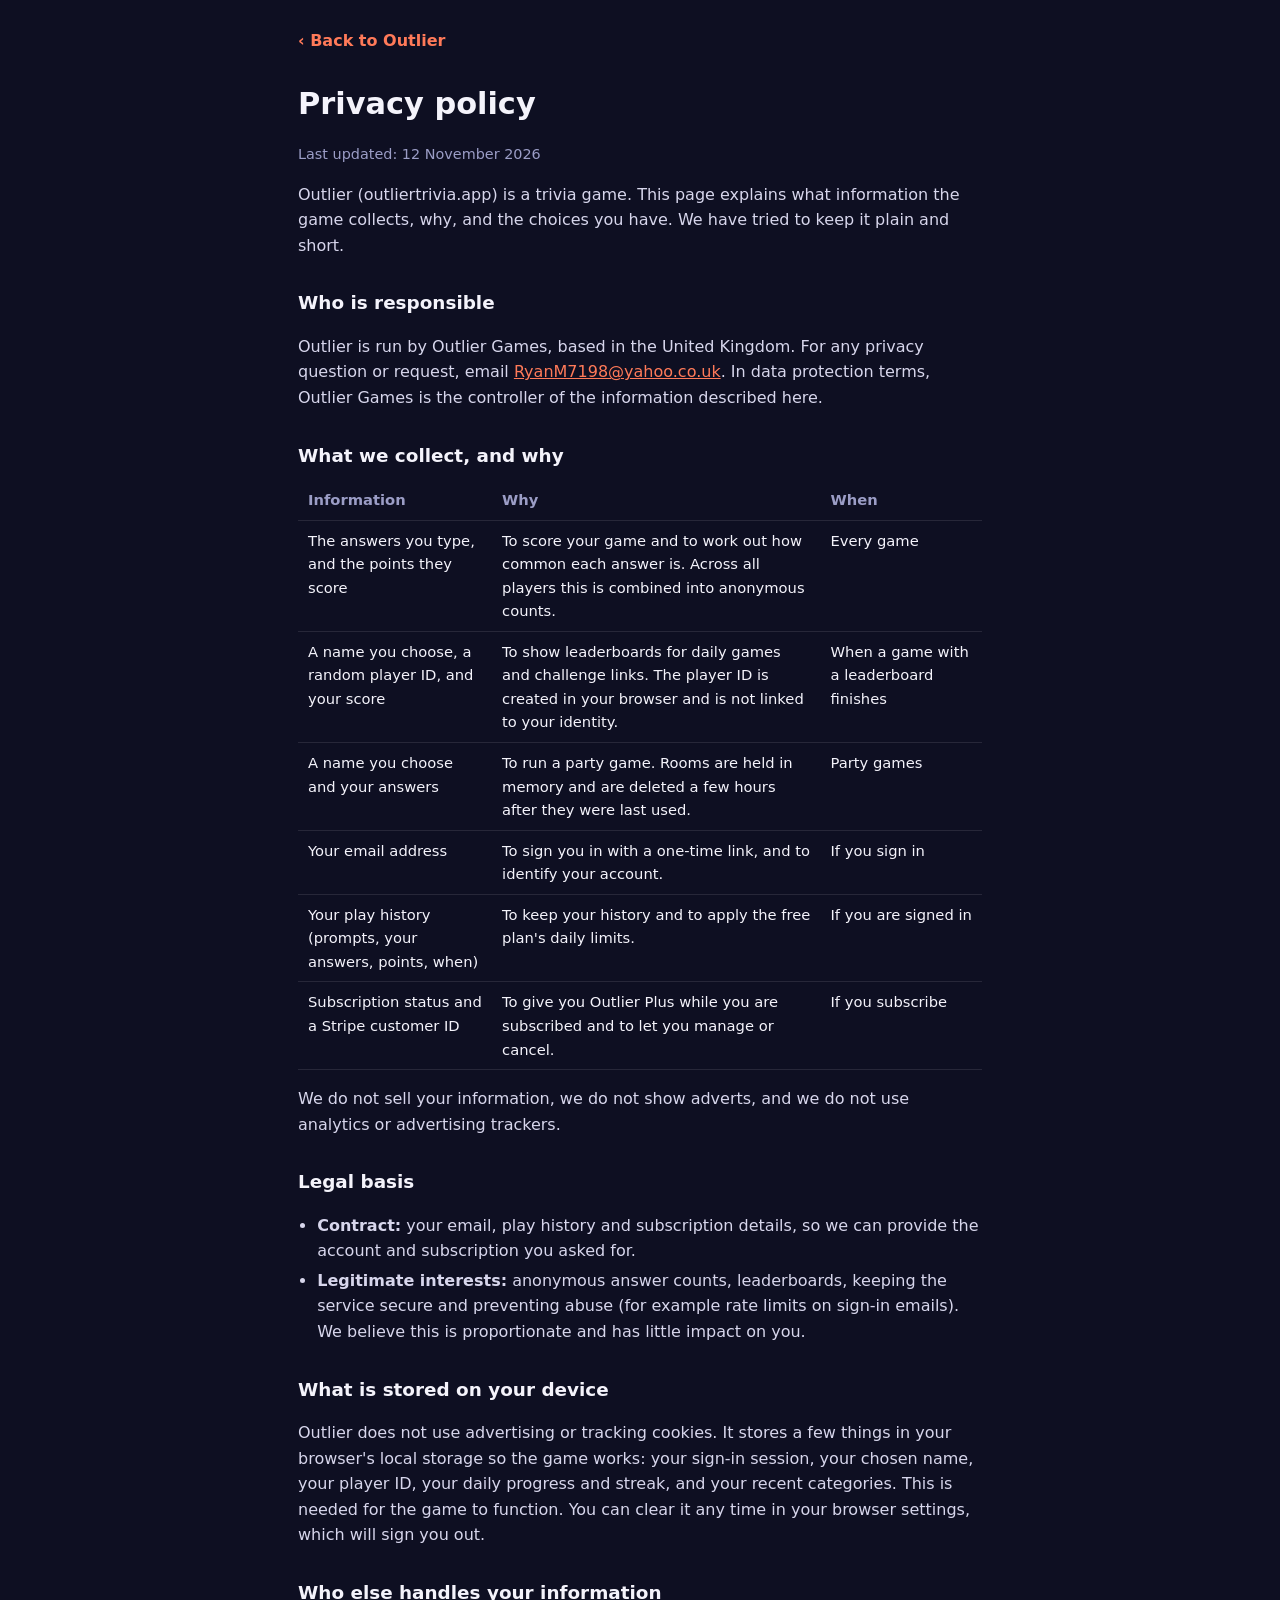
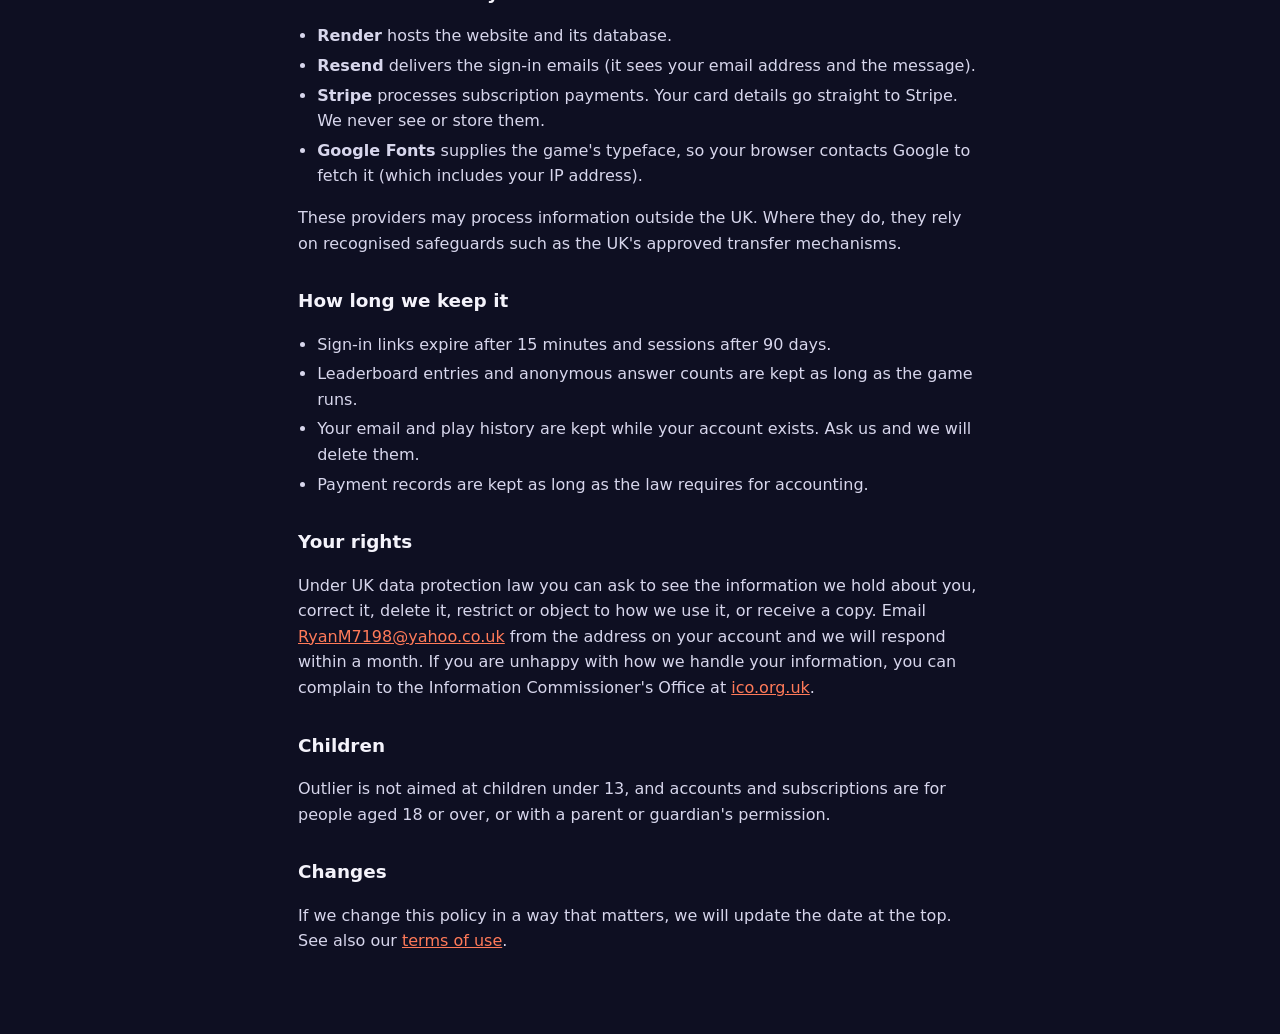
==== public/privacy.html @ 6587d235 "Privacy policy and terms pages, linked from home and Plus screens Co-Authored-By: Claude Sonnet 5.5 " ====
<!doctype html>
<html lang="en">
<head>
  <meta charset="utf-8">
  <meta name="viewport" content="width=device-width, initial-scale=1">
  <meta name="theme-color" content="#14152b">
  <title>Privacy policy · Outlier</title>
  <link rel="icon" href="icon.svg" type="image/svg+xml">
  <style>
    :root { --bg: #0e0f22; --card: #181a35; --text: #f4f3fb; --muted: #9b9dc6; --you: #ff7a59; --line: rgba(255,255,255,.1); }
    * { box-sizing: border-box; }
    body { margin: 0; background: var(--bg); color: var(--text); font: 16px/1.6 "Plus Jakarta Sans", system-ui, -apple-system, "Segoe UI", sans-serif; }
    main { max-width: 720px; margin: 0 auto; padding: 28px 18px 64px; }
    a { color: var(--you); }
    h1 { font-size: 1.9rem; margin: 18px 0 4px; }
    h2 { font-size: 1.15rem; margin: 30px 0 6px; }
    p, li { color: #d7d6ec; }
    .muted { color: var(--muted); font-size: .9rem; }
    ul { padding-left: 1.2rem; }
    li { margin: 4px 0; }
    table { width: 100%; border-collapse: collapse; margin: 10px 0; font-size: .92rem; }
    th, td { text-align: left; padding: 8px 10px; border-bottom: 1px solid var(--line); vertical-align: top; }
    th { color: var(--muted); font-weight: 700; }
    .back { display: inline-block; margin-bottom: 8px; text-decoration: none; font-weight: 700; }
  </style>
</head>
<body>
<main>
  <a class="back" href="/">&lsaquo; Back to Outlier</a>
  <h1>Privacy policy</h1>
  <p class="muted">Last updated: 12 November 2026</p>

  <p>Outlier (outliertrivia.app) is a trivia game. This page explains what information the game collects, why, and the choices you have. We have tried to keep it plain and short.</p>

  <h2>Who is responsible</h2>
  <p>Outlier is run by Outlier Games, based in the United Kingdom. For any privacy question or request, email <a href="mailto:RyanM7198@yahoo.co.uk">RyanM7198@yahoo.co.uk</a>. In data protection terms, Outlier Games is the controller of the information described here.</p>

  <h2>What we collect, and why</h2>
  <table>
    <tr><th>Information</th><th>Why</th><th>When</th></tr>
    <tr><td>The answers you type, and the points they score</td><td>To score your game and to work out how common each answer is. Across all players this is combined into anonymous counts.</td><td>Every game</td></tr>
    <tr><td>A name you choose, a random player ID, and your score</td><td>To show leaderboards for daily games and challenge links. The player ID is created in your browser and is not linked to your identity.</td><td>When a game with a leaderboard finishes</td></tr>
    <tr><td>A name you choose and your answers</td><td>To run a party game. Rooms are held in memory and are deleted a few hours after they were last used.</td><td>Party games</td></tr>
    <tr><td>Your email address</td><td>To sign you in with a one-time link, and to identify your account.</td><td>If you sign in</td></tr>
    <tr><td>Your play history (prompts, your answers, points, when)</td><td>To keep your history and to apply the free plan's daily limits.</td><td>If you are signed in</td></tr>
    <tr><td>Subscription status and a Stripe customer ID</td><td>To give you Outlier Plus while you are subscribed and to let you manage or cancel.</td><td>If you subscribe</td></tr>
  </table>
  <p>We do not sell your information, we do not show adverts, and we do not use analytics or advertising trackers.</p>

  <h2>Legal basis</h2>
  <ul>
    <li><b>Contract:</b> your email, play history and subscription details, so we can provide the account and subscription you asked for.</li>
    <li><b>Legitimate interests:</b> anonymous answer counts, leaderboards, keeping the service secure and preventing abuse (for example rate limits on sign-in emails). We believe this is proportionate and has little impact on you.</li>
  </ul>

  <h2>What is stored on your device</h2>
  <p>Outlier does not use advertising or tracking cookies. It stores a few things in your browser's local storage so the game works: your sign-in session, your chosen name, your player ID, your daily progress and streak, and your recent categories. This is needed for the game to function. You can clear it any time in your browser settings, which will sign you out.</p>

  <h2>Who else handles your information</h2>
  <ul>
    <li><b>Render</b> hosts the website and its database.</li>
    <li><b>Resend</b> delivers the sign-in emails (it sees your email address and the message).</li>
    <li><b>Stripe</b> processes subscription payments. Your card details go straight to Stripe. We never see or store them.</li>
    <li><b>Google Fonts</b> supplies the game's typeface, so your browser contacts Google to fetch it (which includes your IP address).</li>
  </ul>
  <p>These providers may process information outside the UK. Where they do, they rely on recognised safeguards such as the UK's approved transfer mechanisms.</p>

  <h2>How long we keep it</h2>
  <ul>
    <li>Sign-in links expire after 15 minutes and sessions after 90 days.</li>
    <li>Leaderboard entries and anonymous answer counts are kept as long as the game runs.</li>
    <li>Your email and play history are kept while your account exists. Ask us and we will delete them.</li>
    <li>Payment records are kept as long as the law requires for accounting.</li>
  </ul>

  <h2>Your rights</h2>
  <p>Under UK data protection law you can ask to see the information we hold about you, correct it, delete it, restrict or object to how we use it, or receive a copy. Email <a href="mailto:RyanM7198@yahoo.co.uk">RyanM7198@yahoo.co.uk</a> from the address on your account and we will respond within a month. If you are unhappy with how we handle your information, you can complain to the Information Commissioner's Office at <a href="https://ico.org.uk">ico.org.uk</a>.</p>

  <h2>Children</h2>
  <p>Outlier is not aimed at children under 13, and accounts and subscriptions are for people aged 18 or over, or with a parent or guardian's permission.</p>

  <h2>Changes</h2>
  <p>If we change this policy in a way that matters, we will update the date at the top. See also our <a href="terms.html">terms of use</a>.</p>
</main>
</body>
</html>
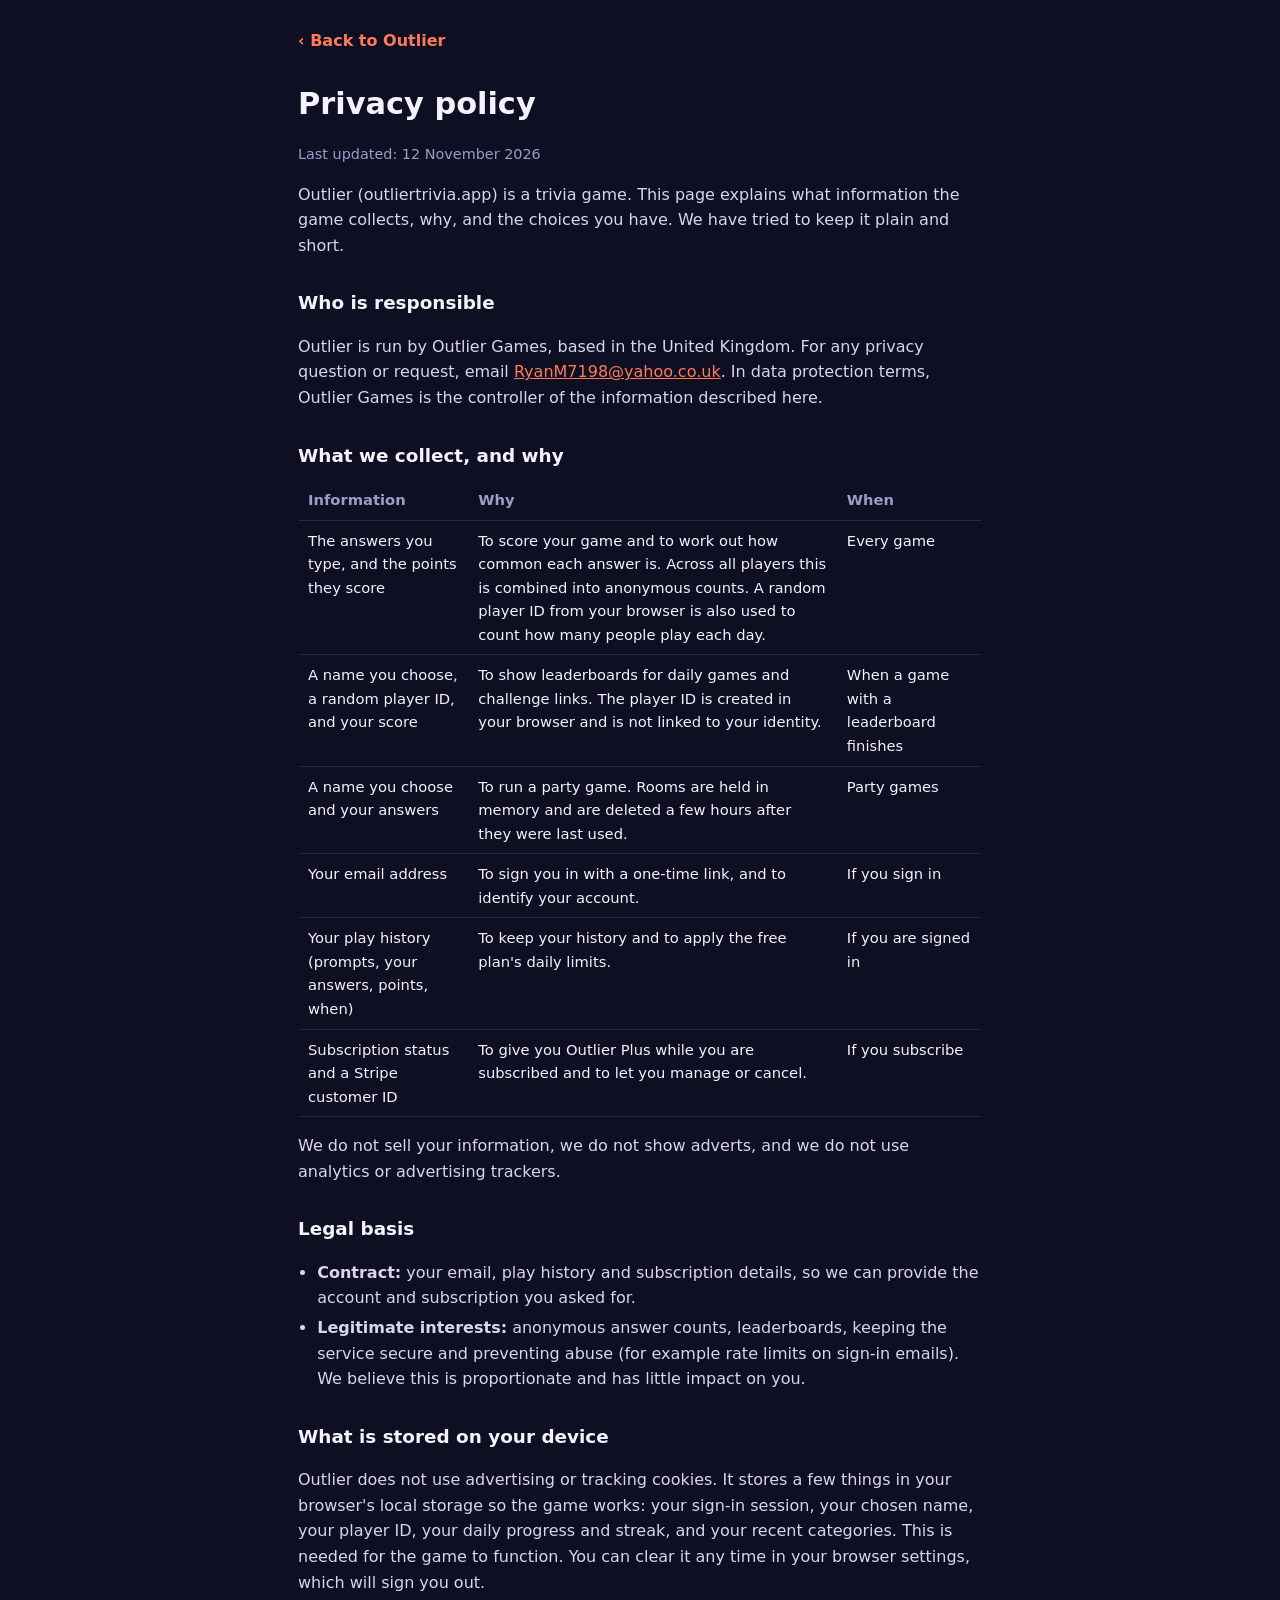
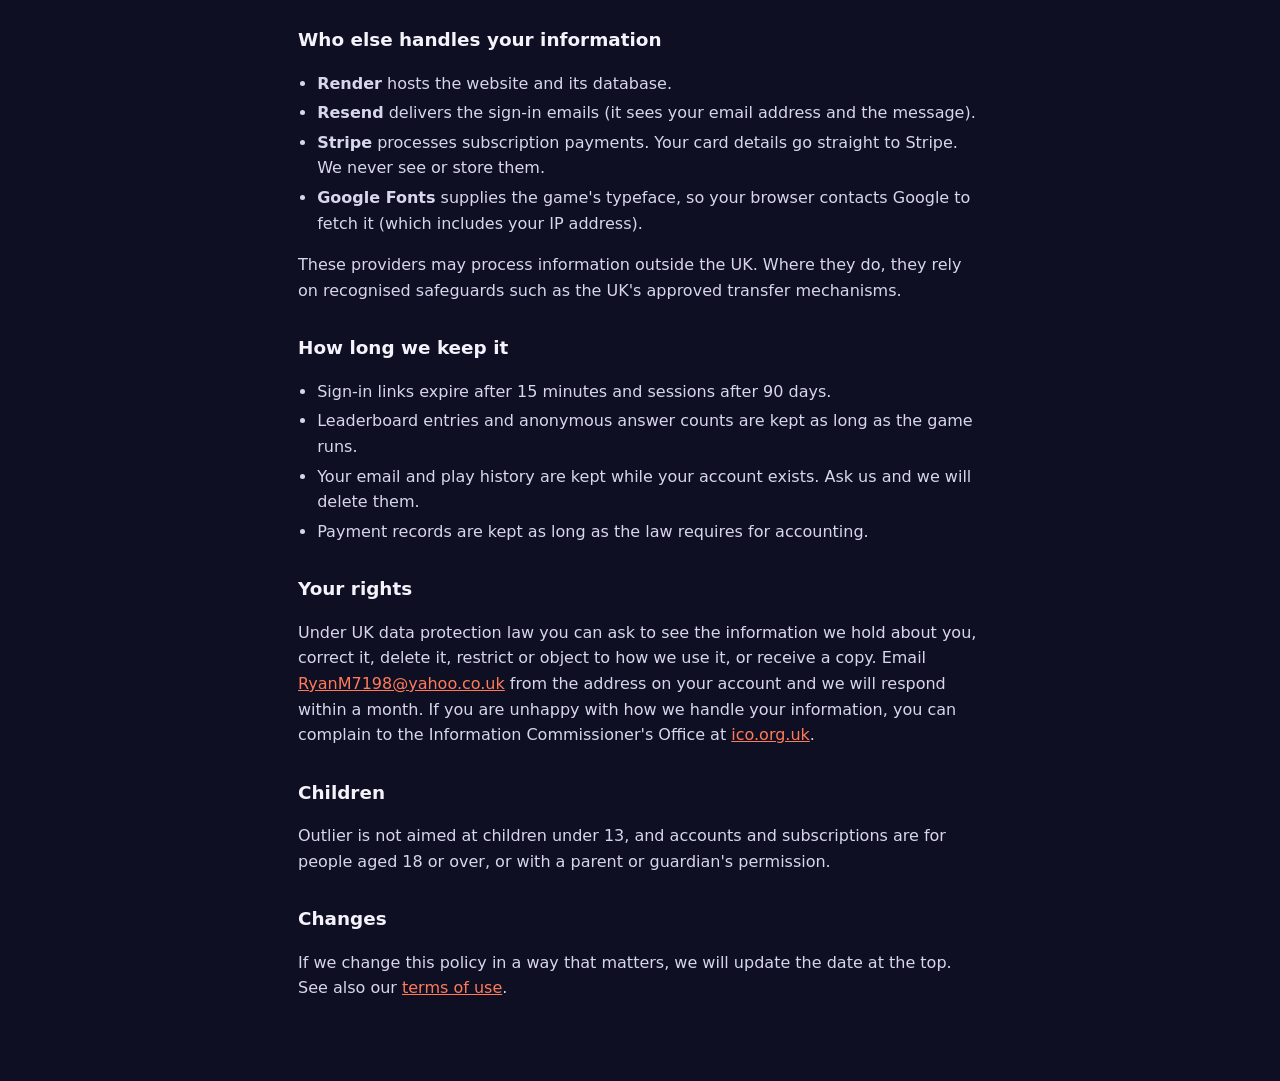
==== commit 342f1aba: "Redirect onrender.com to the domain; owner-only stats page with daily player counts Co-Authored-By: " ====
--- a/public/privacy.html
+++ b/public/privacy.html
@@ -38,7 +38,7 @@
   <h2>What we collect, and why</h2>
   <table>
     <tr><th>Information</th><th>Why</th><th>When</th></tr>
-    <tr><td>The answers you type, and the points they score</td><td>To score your game and to work out how common each answer is. Across all players this is combined into anonymous counts.</td><td>Every game</td></tr>
+    <tr><td>The answers you type, and the points they score</td><td>To score your game and to work out how common each answer is. Across all players this is combined into anonymous counts. A random player ID from your browser is also used to count how many people play each day.</td><td>Every game</td></tr>
     <tr><td>A name you choose, a random player ID, and your score</td><td>To show leaderboards for daily games and challenge links. The player ID is created in your browser and is not linked to your identity.</td><td>When a game with a leaderboard finishes</td></tr>
     <tr><td>A name you choose and your answers</td><td>To run a party game. Rooms are held in memory and are deleted a few hours after they were last used.</td><td>Party games</td></tr>
     <tr><td>Your email address</td><td>To sign you in with a one-time link, and to identify your account.</td><td>If you sign in</td></tr>
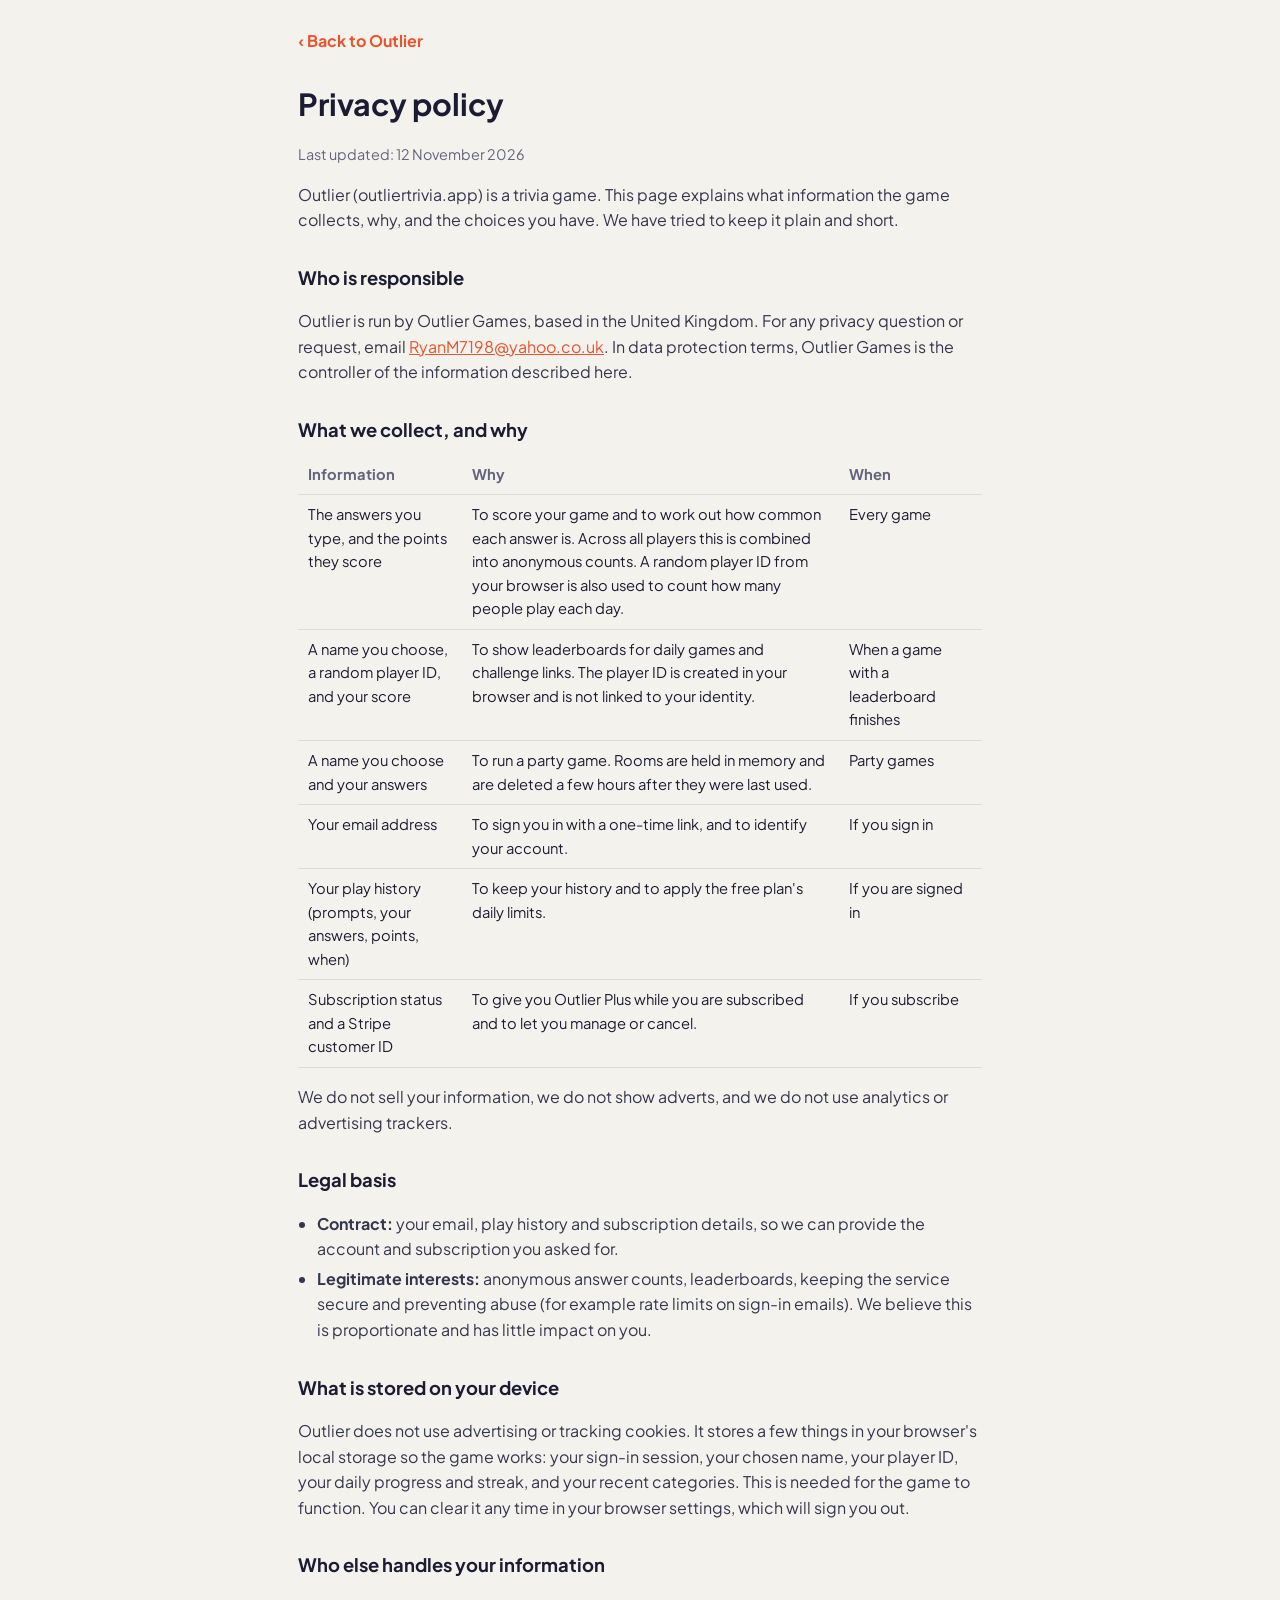
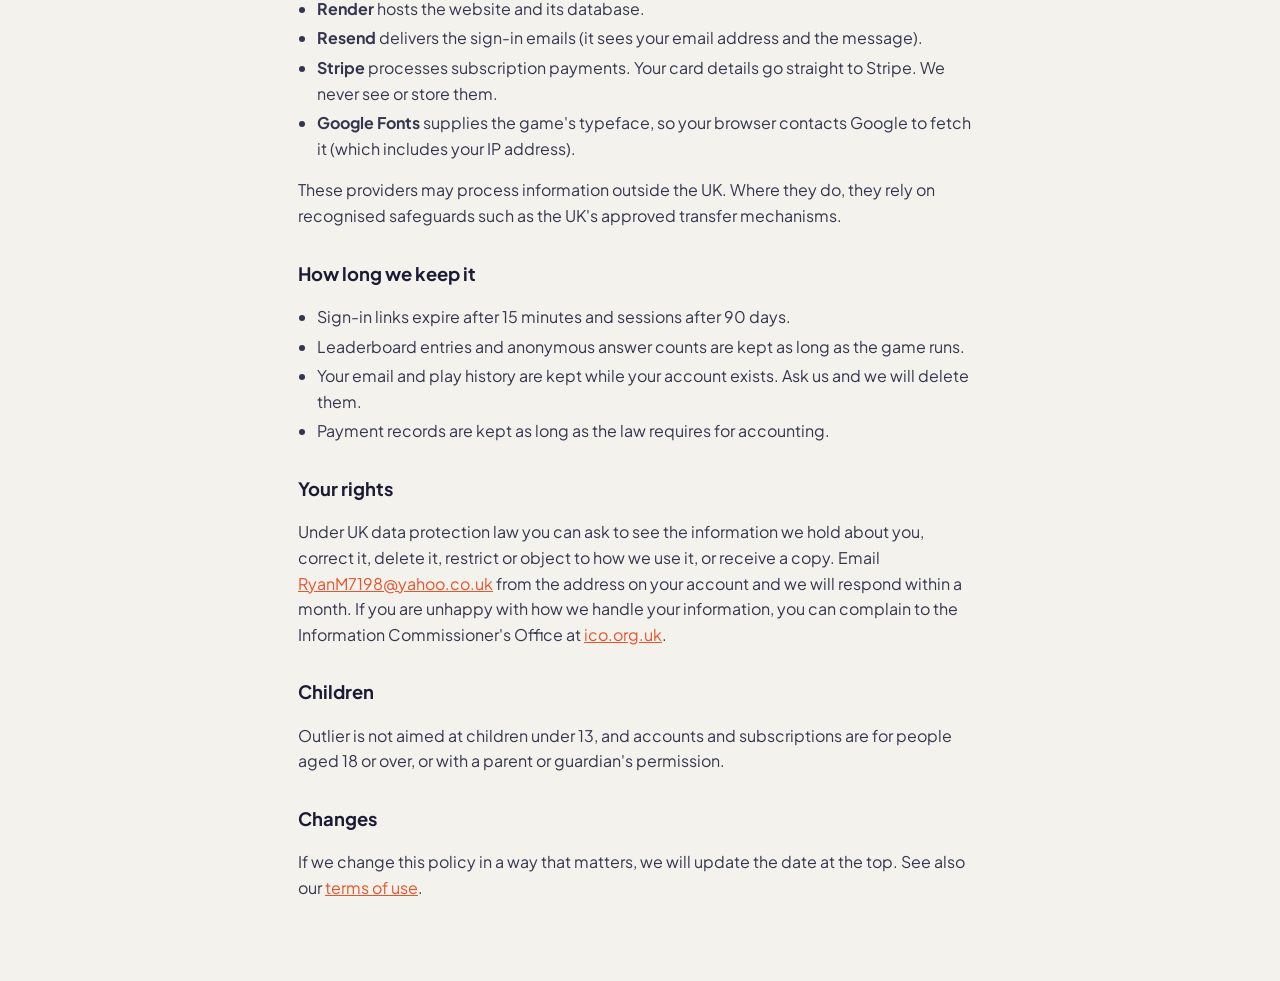
==== commit 339ebcd9: "Layout polish: full-width action bar on phones, fix stretched desktop panel and oversized colour swa" ====
--- a/public/privacy.html
+++ b/public/privacy.html
@@ -6,6 +6,7 @@
   <meta name="theme-color" content="#14152b">
   <title>Privacy policy · Outlier</title>
   <link rel="icon" href="icon.svg" type="image/svg+xml">
+  <link rel="stylesheet" href="https://fonts.googleapis.com/css2?family=Plus+Jakarta+Sans:wght@400;600;700;800&display=swap">
   <style>
     :root { --bg: #0e0f22; --card: #181a35; --text: #f4f3fb; --muted: #9b9dc6; --you: #ff7a59; --line: rgba(255,255,255,.1); }
     * { box-sizing: border-box; }
@@ -22,6 +23,10 @@
     th, td { text-align: left; padding: 8px 10px; border-bottom: 1px solid var(--line); vertical-align: top; }
     th { color: var(--muted); font-weight: 700; }
     .back { display: inline-block; margin-bottom: 8px; text-decoration: none; font-weight: 700; }
+    @media (prefers-color-scheme: light) {
+      :root { --bg: #f4f2ec; --card: #ffffff; --text: #1b1c33; --muted: #63657f; --you: #e8542e; --line: rgba(27, 28, 51, .1); }
+      p, li { color: #34364f; }
+    }
   </style>
 </head>
 <body>
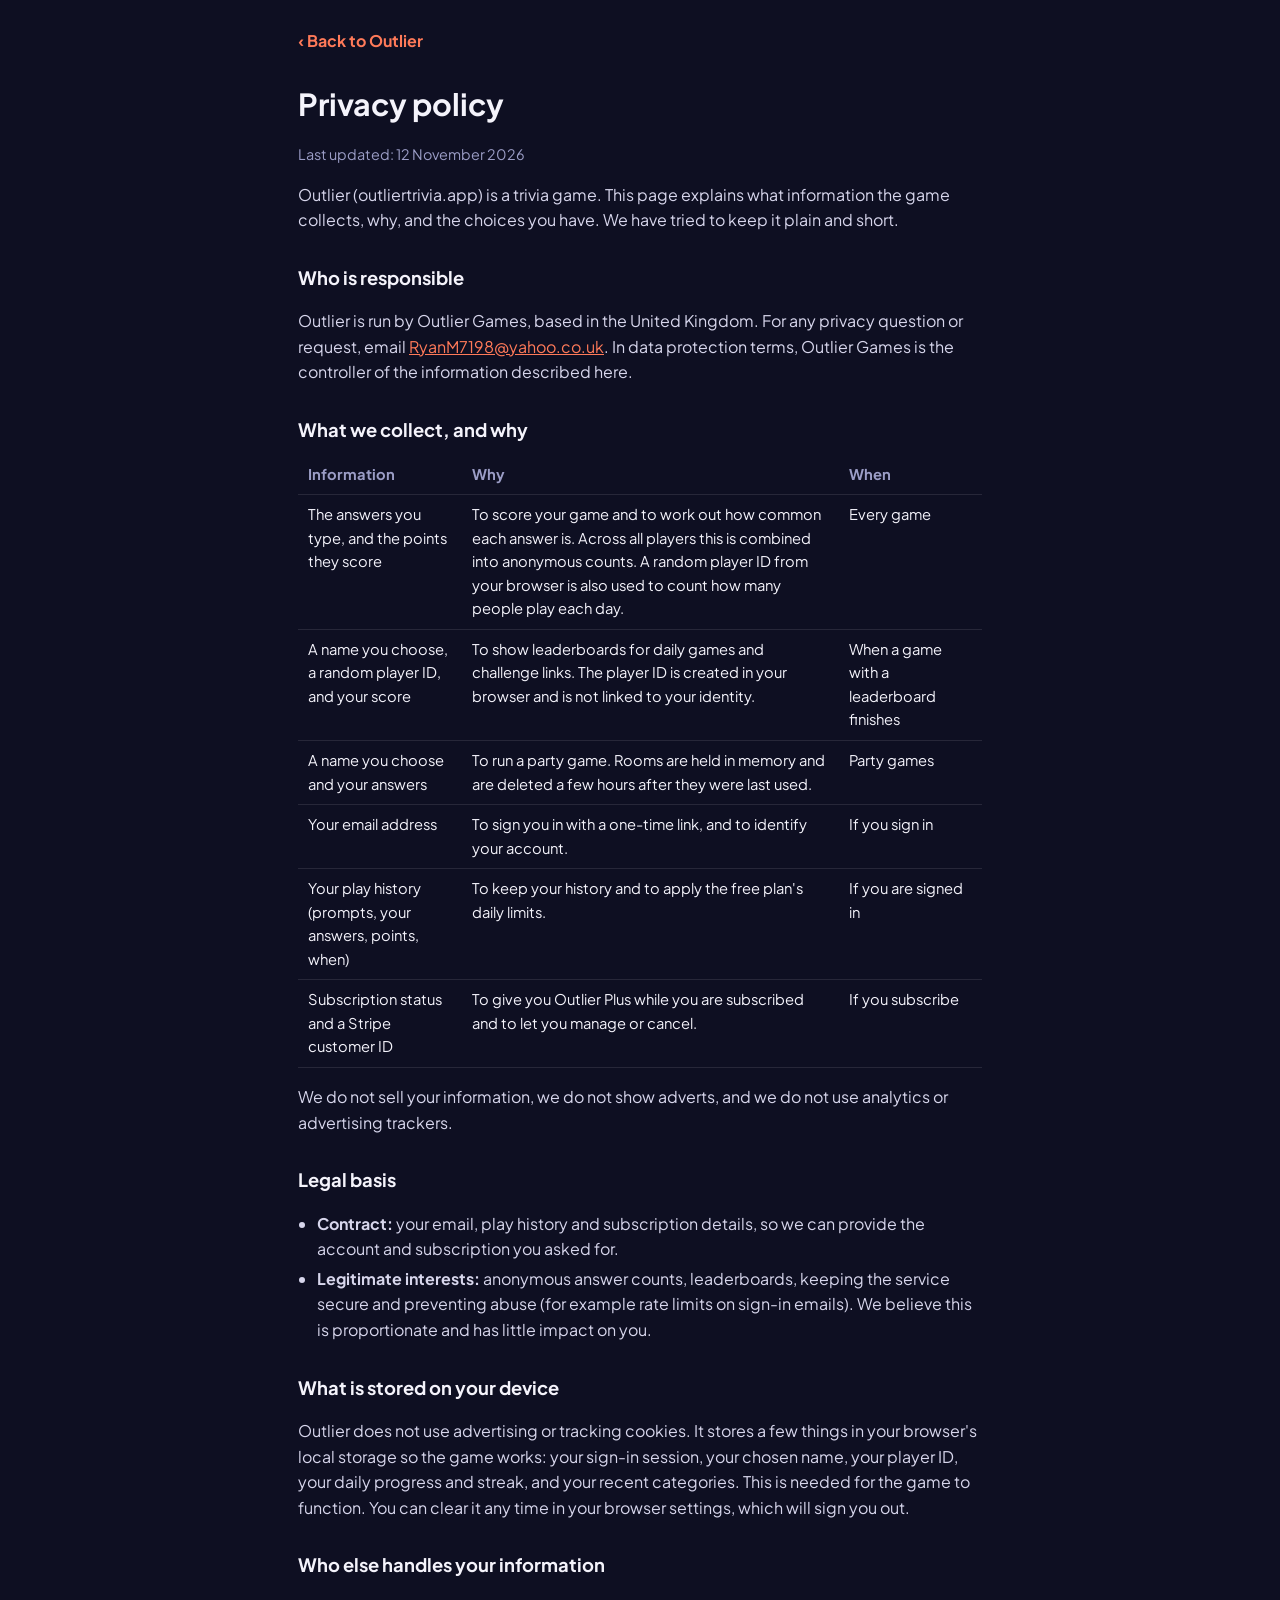
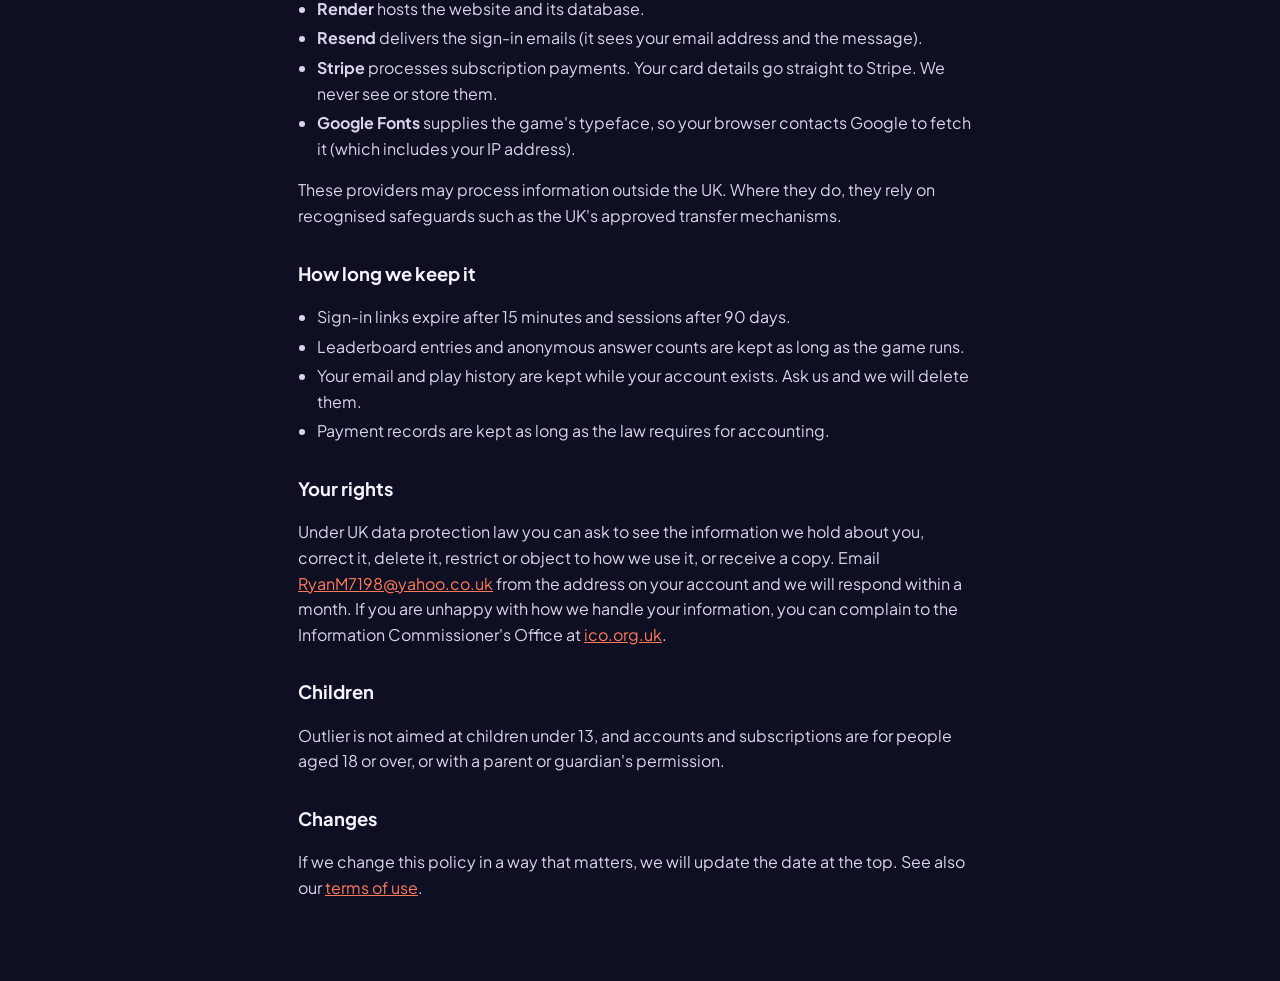
==== commit 76492c4f: "Music, sounds on phones, Settings, dark-only look, 50 new prompts - Background music: a subtle synth" ====
--- a/public/privacy.html
+++ b/public/privacy.html
@@ -23,10 +23,6 @@
     th, td { text-align: left; padding: 8px 10px; border-bottom: 1px solid var(--line); vertical-align: top; }
     th { color: var(--muted); font-weight: 700; }
     .back { display: inline-block; margin-bottom: 8px; text-decoration: none; font-weight: 700; }
-    @media (prefers-color-scheme: light) {
-      :root { --bg: #f4f2ec; --card: #ffffff; --text: #1b1c33; --muted: #63657f; --you: #e8542e; --line: rgba(27, 28, 51, .1); }
-      p, li { color: #34364f; }
-    }
   </style>
 </head>
 <body>
